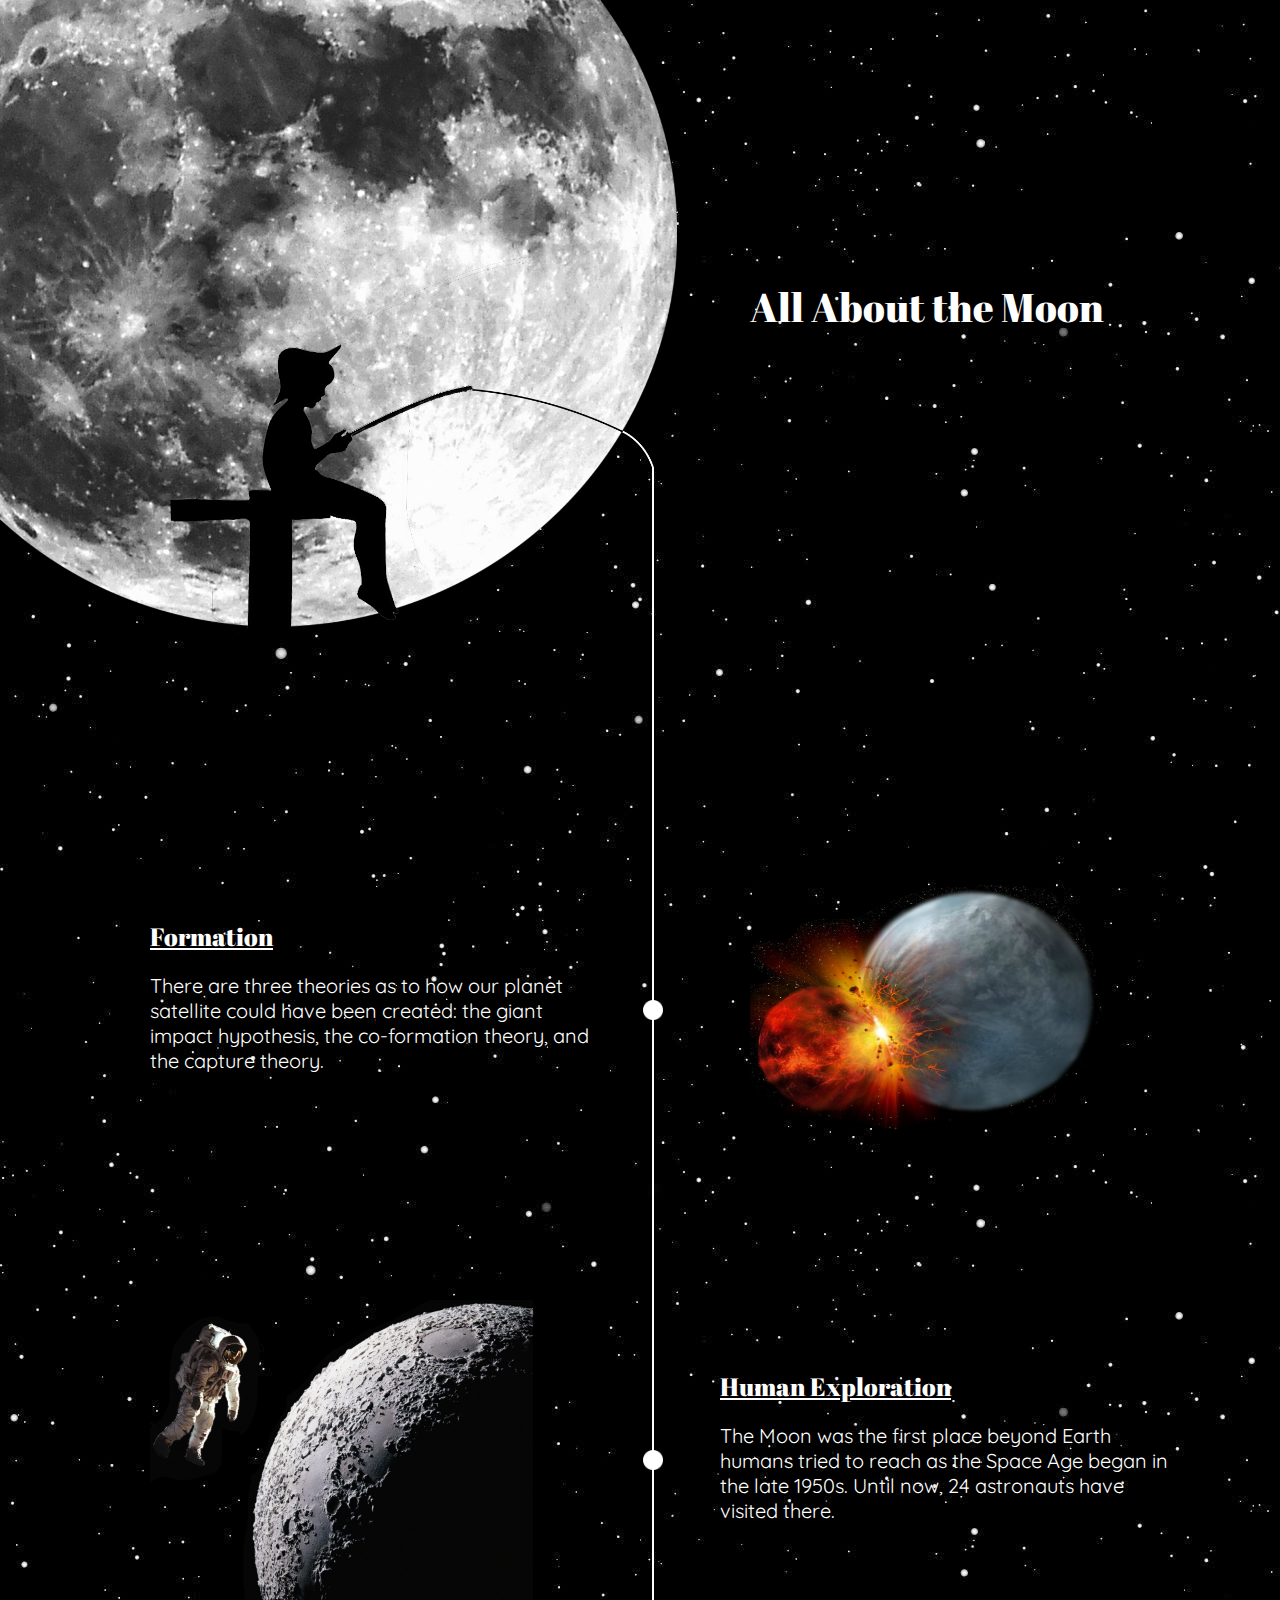
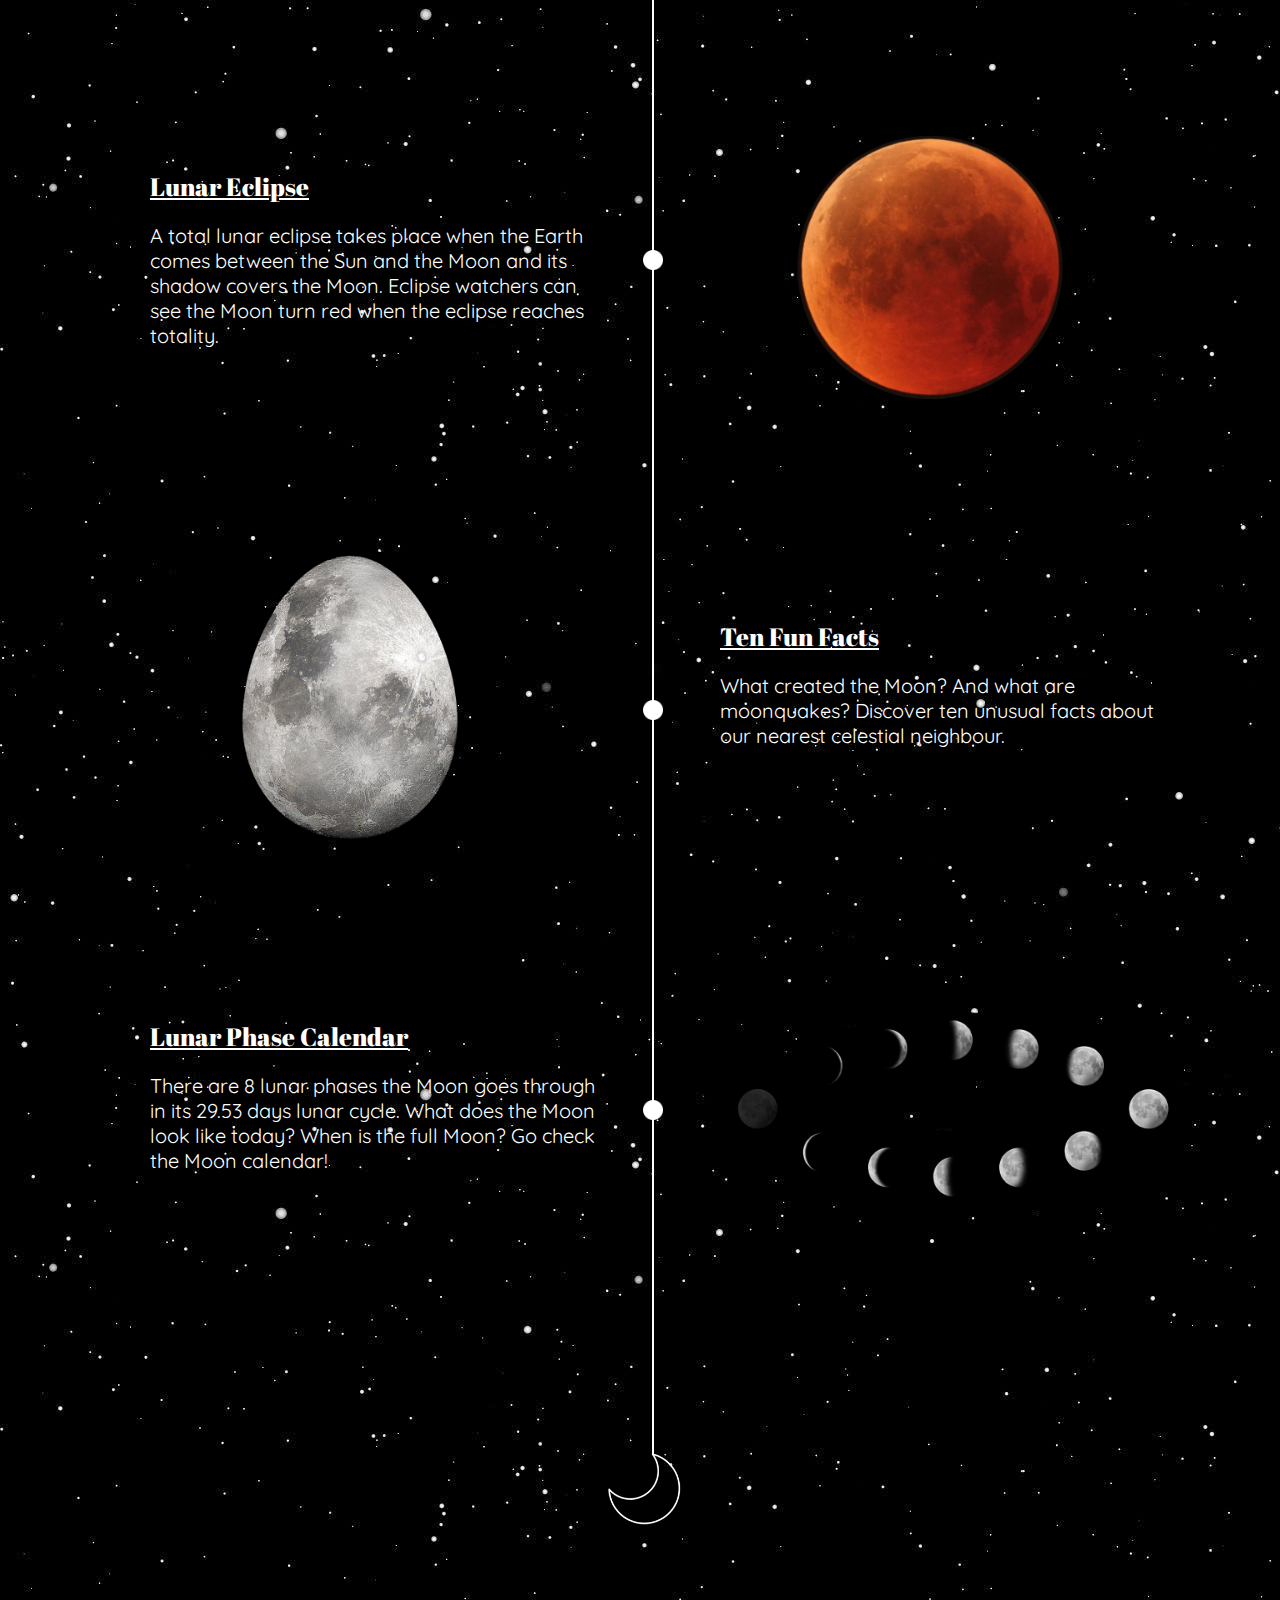
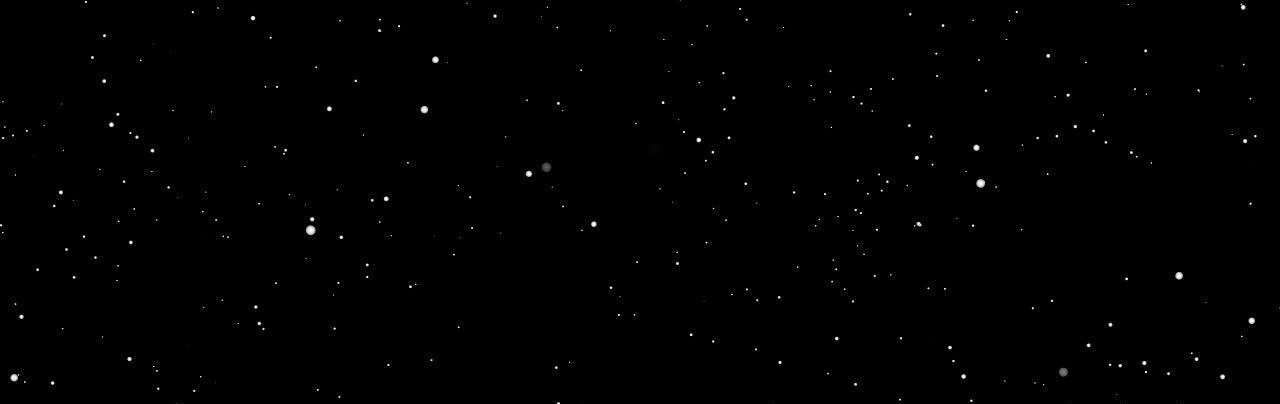
==== page2.html @ a9151d68 "moontry" ====
<!DOCTYPE html>

<html>

<head>
    <title>All about the Moon</title>
    <link rel="stylesheet" href="moon.css">
</head>

<link rel="preconnect" href="https://fonts.googleapis.com">
<link rel="preconnect" href="https://fonts.gstatic.com" crossorigin>
<link href="https://fonts.googleapis.com/css2?family=Abril+Fatface&family=Quicksand:wght@300&display=swap" rel="stylesheet">

<body>
    
    <div id="titlepage">
        <img src="graphics/moon-title-test3.png" alt="title_page" width="950" height="3800">
    </div>

    <div id="titletext">
        <p>All About the Moon</p>
    </div>




    <div id="knot1">
        <img src="graphics/knot.png" alt="knot1" width="20px" height="20px">
    </div>

    <div id="box1">
        <div id="head1">
            <a href="https://spaceandbeyondbox.com/how-was-the-moon-created/" target="_blank">Formation</a>
        </div>
    
        <div id="text1">
            <p>There are three theories as to how our planet satellite could have been created: the giant impact hypothesis, the co-formation theory, and the capture theory.</p>
        </div>
    </div>
    
    <div id="formation">
        <img src="graphics/formation-3.png" alt="formation" width="400" height="280">
    </div>




    <div id="knot2">
        <img src="graphics/knot.png" alt="knot2" width="20px" height="20px">
    </div>

    <div id="box2">
        <div id="head2">
            <a href="https://solarsystem.nasa.gov/moons/earths-moon/overview/#otp_exploration" target="_blank">Human Exploration</a>
        </div>
    
        <div id="text2">
            <p>The Moon was the first place beyond Earth humans tried to reach as the Space Age began in the late 1950s. Until now, 24 astronauts have visited there.</p>
        </div>
    </div>

    <div id="exploration">
        <img src="graphics/exploration-test-2.png" alt="exploration" width="400" height="300">
    </div>




    <div id="knot3">
        <img src="graphics/knot.png" alt="knot3" width="20px" height="20px">
    </div>

    <div id="box3">
        <div id="head3">
            <a href="https://www.timeanddate.com/eclipse/total-lunar-eclipse.html" target="_blank">Lunar Eclipse</a>
        </div>
    
        <div id="text3">
            <p>A total lunar eclipse takes place when the Earth comes between the Sun and the Moon and its shadow covers the Moon. Eclipse watchers can see the Moon turn red when the eclipse reaches totality.</p>
        </div>
    </div>

    <div id="eclipse">
        <img src="graphics/eclipse-1.png" alt="eclipse" width="500" height="375">
    </div>





    <div id="knot4">
        <img src="graphics/knot.png" alt="knot4" width="20px" height="20px">
    </div>

    <div id="box4">
        <div id="head4">
            <a href="https://www.nationalgeographic.co.uk/space/2019/01/10-amazing-facts-about-the-moon" target="_blank">Ten Fun Facts</a>
        </div>
    
        <div id="text4">
            <p>What created the Moon? And what are moonquakes? Discover ten unusual facts about our nearest celestial neighbour.</p>
        </div>
    </div>

    <div id="funfact">
        <img src="graphics/funfact-1.png" alt="funfact" width="500" height="375">
    </div>




    <div id="knot5">
        <img src="graphics/knot.png" alt="knot5" width="20px" height="20px">
    </div>

    <div id="box5">
        <div id="head5">
            <a href="https://www.moongiant.com/phase/today/" target="_blank">Lunar Phase Calendar</a>
        </div>
    
        <div id="text5">
            <p>There are 8 lunar phases the Moon goes through in its 29.53 days lunar cycle. What does the Moon look like today? When is the full Moon? Go check the Moon calendar!</p>
        </div>
    </div>  
    
    <div id="calendar">
        <img src="graphics/calendar-1.png" alt="calendar" width="480" height="360">
    </div>

        
    </div>


</body>

</html>
---- moon.css ----
body{
    background-color:black;
    background-image: url("graphics/space_title.jpeg");
    background-repeat: repeat-y;
}

a:link{
    color: white;
}
a:visited{
    color:darkgray;
}

#spacetitle{
    position: absolute; top: -20px;
}

#titlepage{
    position: absolute; top: -200px; left: -200px;
}

#titletext{
    position: absolute; top: 240px; left: 750px;
    color: white;
    font-size: 40px;
    font-family: 'Abril Fatface', cursive;
}

#knot1{
    position: absolute; top: 1000px; left: 643px;
}

#box1{
    height: 200px;
    width: 450px;
    position: absolute; top: 920px; left: 150px;
}

#head1{
    color: white;
    font-size: 25px;
    font-family: 'Abril Fatface', cursive;
}

#text1{
    color:white;
    font-size: 20px;
    font-family: 'Quicksand', sans-serif;
}

#formation{
    position: absolute; top: 870px; left: 750px;
}




#knot2{
    position: absolute; top: 1450px; left: 643px;
}

#box2{
    height: 200px;
    width: 450px;
    position: absolute; top: 1370px; left: 720px;
}

#head2{
    color: white;
    font-size: 25px;
    font-family: 'Abril Fatface', cursive;
}

#text2{
    color:white;
    font-size: 20px;
    font-family: 'Quicksand', sans-serif;
}

#exploration{
    position: absolute; top: 1300px; left: 150px;
}




#knot3{
    position: absolute; top: 1850px; left: 643px;
}

#box3{
    height: 200px;
    width: 450px;
    position: absolute; top: 1770px; left: 150px;
}

#head3{
    color: white;
    font-size: 25px;
    font-family: 'Abril Fatface', cursive;
}

#text3{
    color:white;
    font-size: 20px;
    font-family: 'Quicksand', sans-serif;
}

#eclipse{
    position: absolute; top: 1680px; left: 680px;
}




#knot4{
    position: absolute; top: 2300px; left: 643px;
}

#box4{
    height: 200px;
    width: 450px;
    position: absolute; top: 2220px; left: 720px;
}

#head4{
    color: white;
    font-size: 25px;
    font-family: 'Abril Fatface', cursive;
}

#text4{
    color:white;
    font-size: 20px;
    font-family: 'Quicksand', sans-serif;
}

#funfact{
    position: absolute; top: 2110px; left: 100px;
}





#knot5{
    position: absolute; top: 2700px; left: 643px;
}

#box5{
    height: 200px;
    width: 450px;
    position: absolute; top: 2620px; left: 150px;
}

#head5{
    color: white;
    font-size: 25px;
    font-family: 'Abril Fatface', cursive;
}

#text5{
    color:white;
    font-size: 20px;
    font-family: 'Quicksand', sans-serif;
}

#calendar{
    position: absolute; top: 2530px; left: 720px;
}
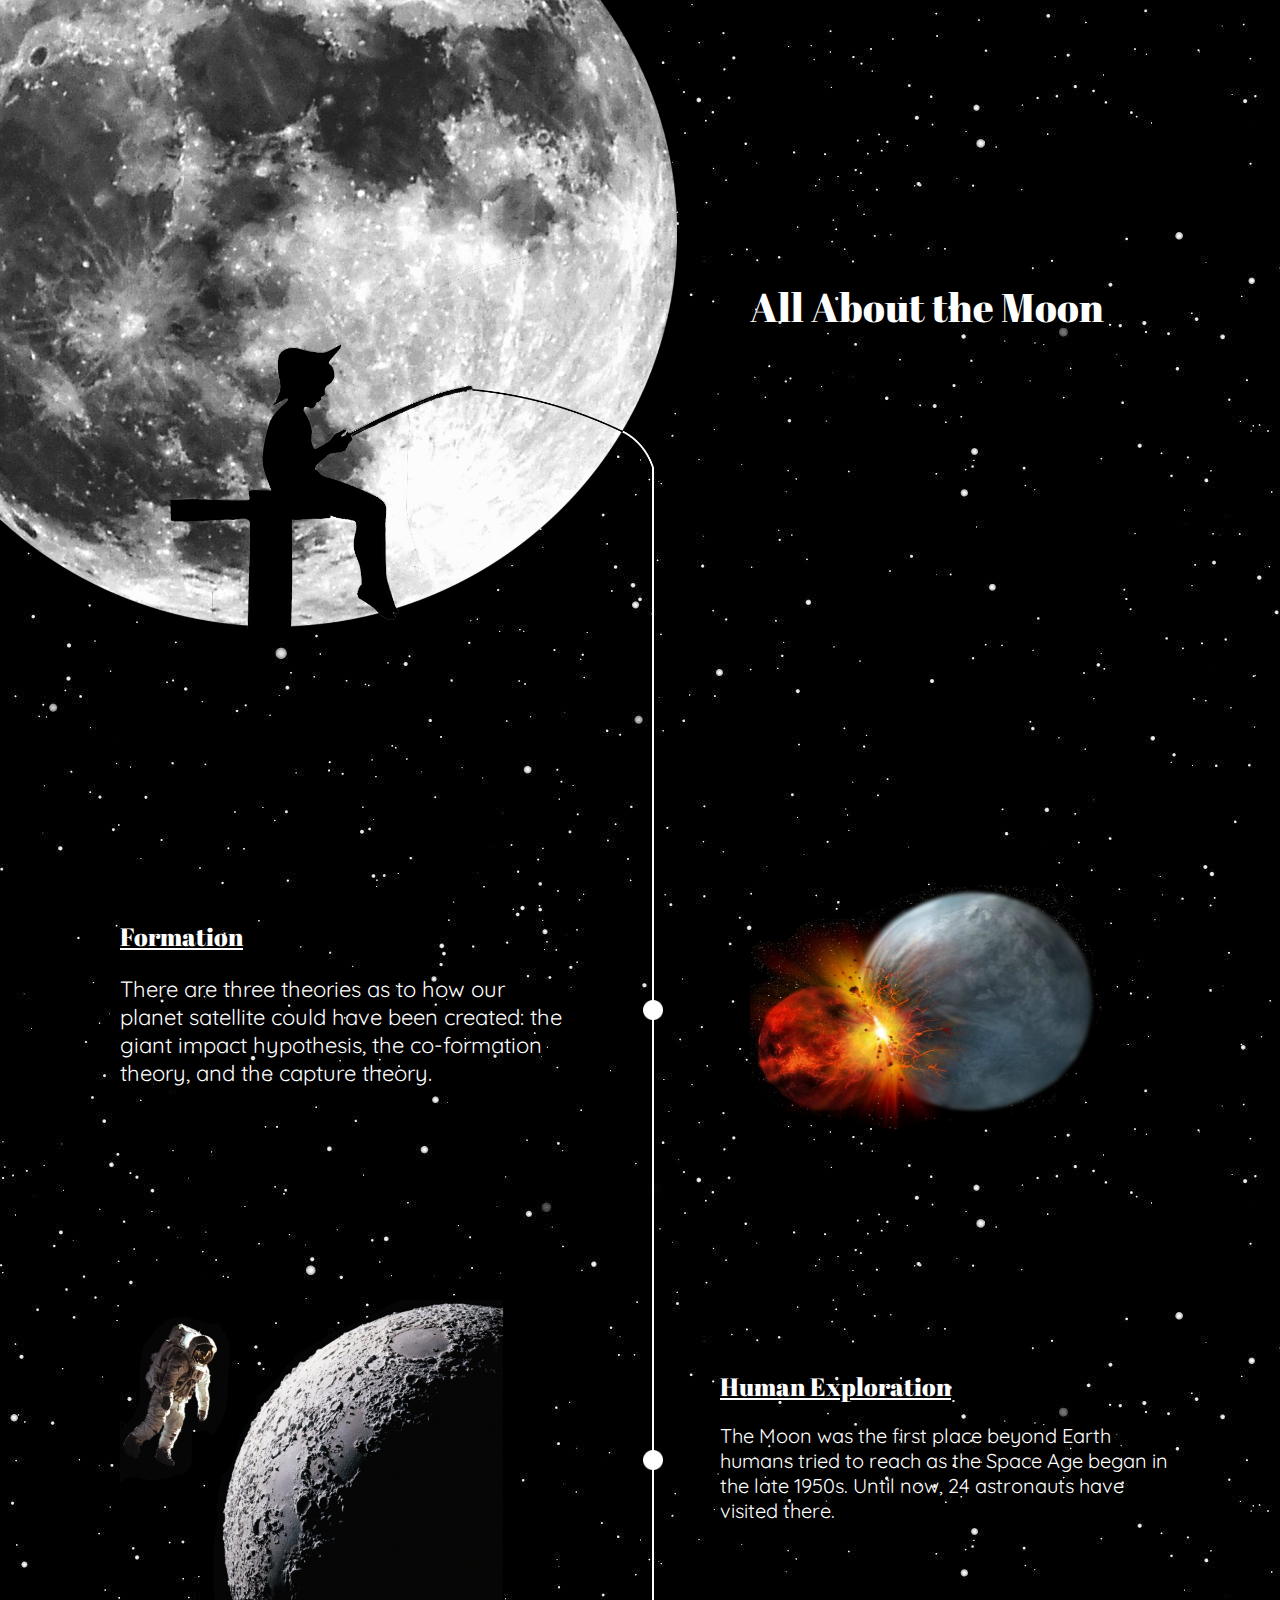
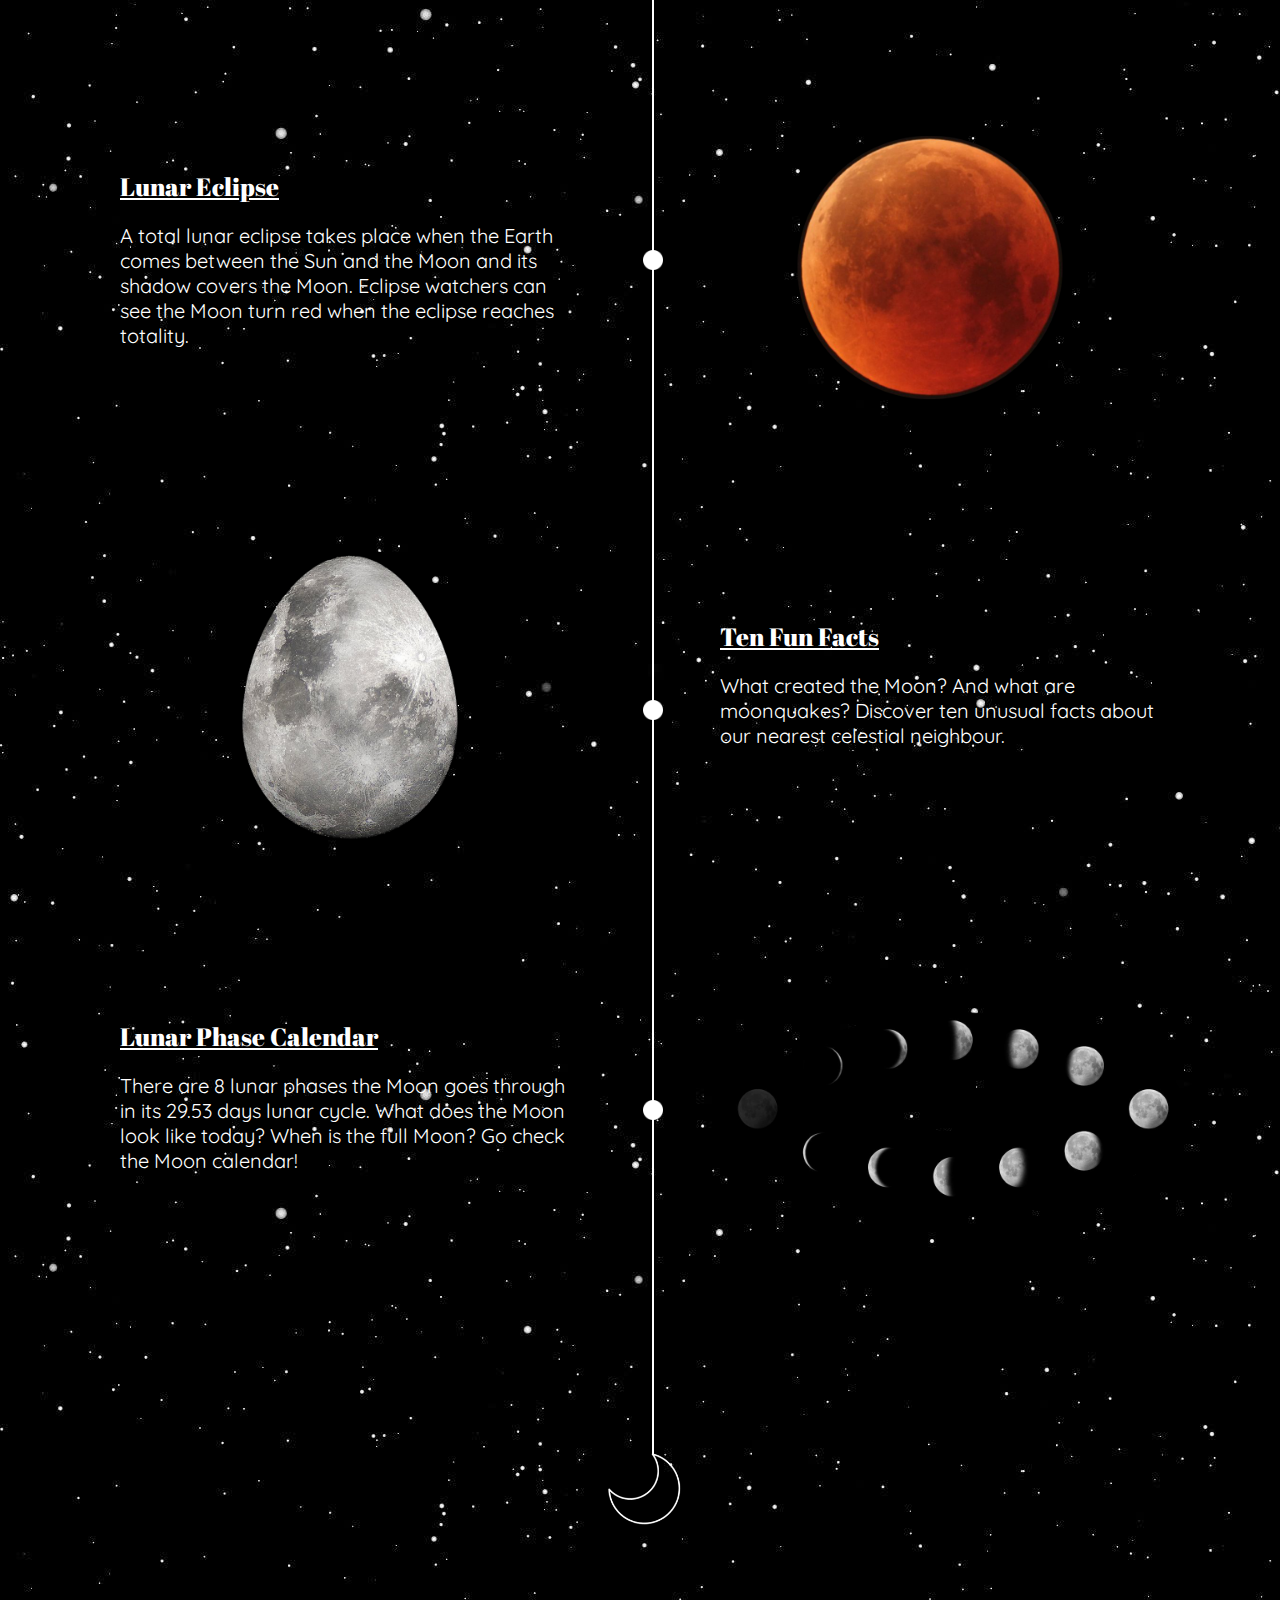
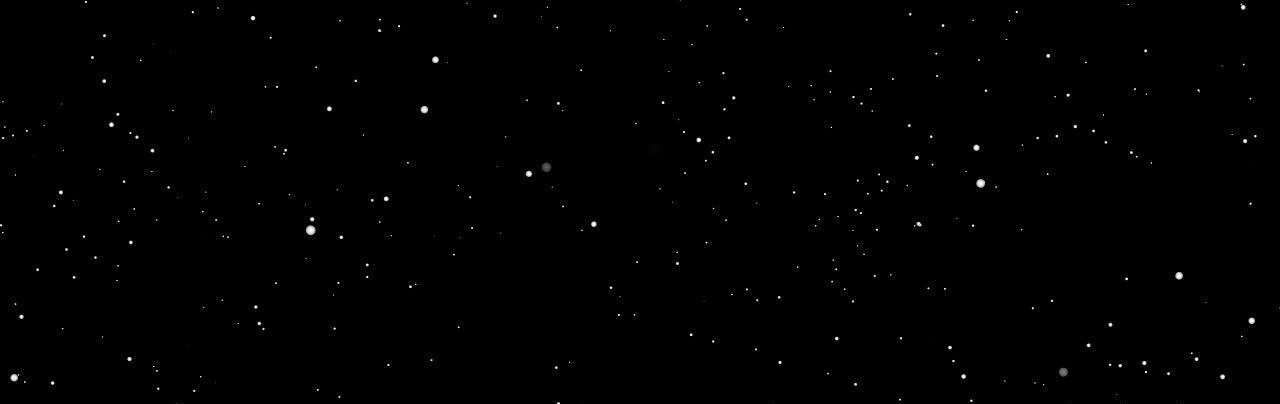
==== commit 0d299573: "moontrytry" ====
--- a/page2.html
+++ b/page2.html
@@ -9,7 +9,9 @@
 
 <link rel="preconnect" href="https://fonts.googleapis.com">
 <link rel="preconnect" href="https://fonts.gstatic.com" crossorigin>
-<link href="https://fonts.googleapis.com/css2?family=Abril+Fatface&family=Quicksand:wght@300&display=swap" rel="stylesheet">
+<link href="https://fonts.googleapis.com/css2?family=Abril+Fatface&family=Cormorant+Garamond:wght@300&family=Quicksand:wght@300&display=swap" rel="stylesheet">
+
+
 
 <body>
     
--- a/moon.css
+++ b/moon.css
@@ -33,7 +33,7 @@
 #box1{
     height: 200px;
     width: 450px;
-    position: absolute; top: 920px; left: 150px;
+    position: absolute; top: 920px; left: 120px;
 }
 
 #head1{
@@ -44,7 +44,7 @@
 
 #text1{
     color:white;
-    font-size: 20px;
+    font-size: 22px;
     font-family: 'Quicksand', sans-serif;
 }
 
@@ -78,7 +78,7 @@
 }
 
 #exploration{
-    position: absolute; top: 1300px; left: 150px;
+    position: absolute; top: 1300px; left: 120px;
 }
 
 
@@ -91,7 +91,7 @@
 #box3{
     height: 200px;
     width: 450px;
-    position: absolute; top: 1770px; left: 150px;
+    position: absolute; top: 1770px; left: 120px;
 }
 
 #head3{
@@ -150,7 +150,7 @@
 #box5{
     height: 200px;
     width: 450px;
-    position: absolute; top: 2620px; left: 150px;
+    position: absolute; top: 2620px; left: 120px;
 }
 
 #head5{
